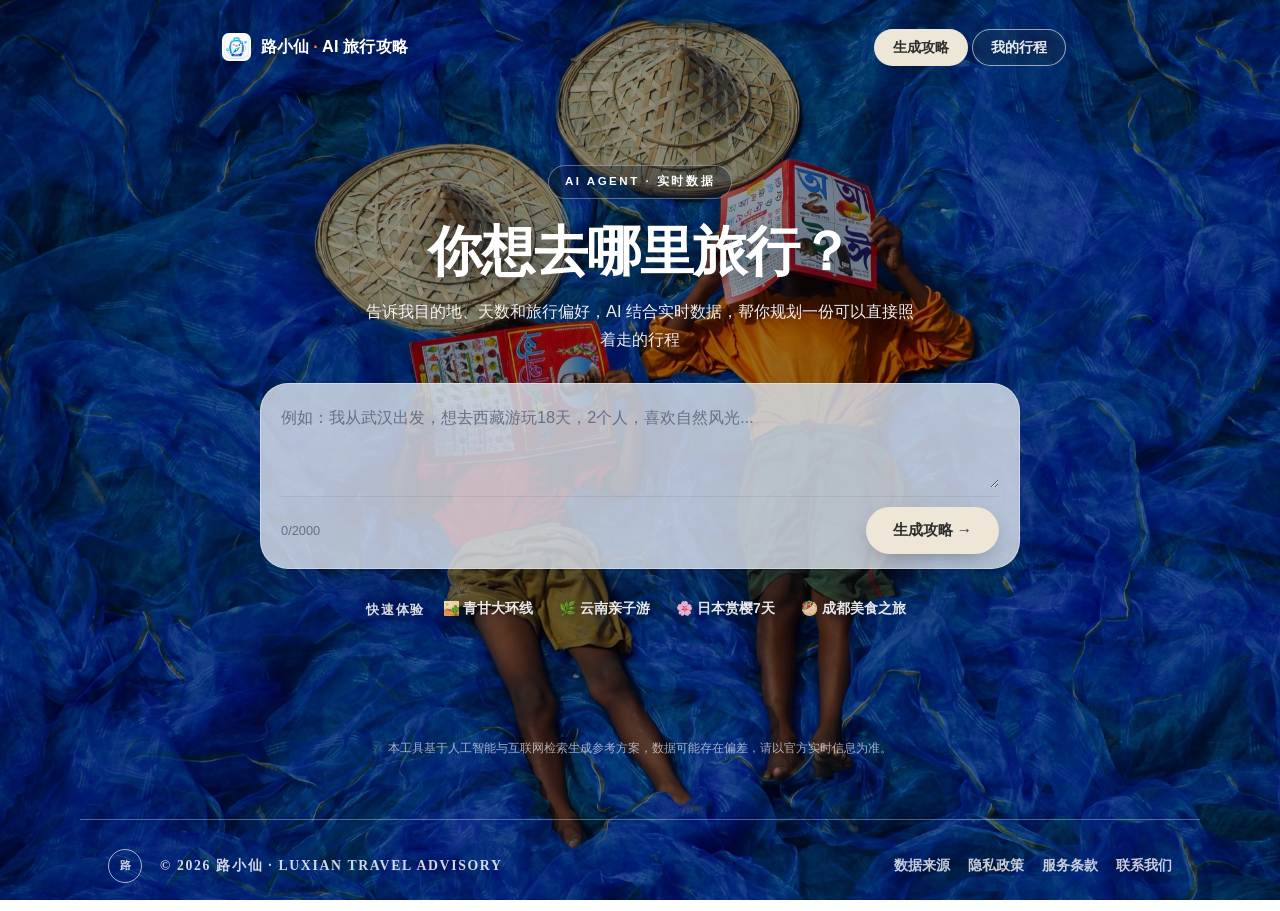
==== static/index.html @ 5973a8f4 "mobile: replace background with mbbg1" ====
<!DOCTYPE html>
<html lang="zh">
<head>
<meta charset="UTF-8">
<meta name="viewport" content="width=device-width, initial-scale=1.0, viewport-fit=cover">
<title>AI 旅行攻略生成器</title>
<link rel="stylesheet" href="/static/style.css?v=20260711-pcbg6-mbbg1">
</head>
<body>

<div class="bg-scene" aria-hidden="true"></div>

<!-- ====== 悬浮导航 ====== -->
<header class="app-header">
  <div class="header-inner">
    <div class="logo-area">
      <img class="logo-icon" src="/static/logo_good.png" alt="路小仙">
      <span class="app-title">路小仙<span class="title-dot">·</span>AI 旅行攻略</span>
    </div>
    <nav class="header-nav">
      <button class="nav-tab active" data-tab="generate">生成攻略</button>
      <button class="nav-tab" data-tab="trips">我的行程</button>
    </nav>
  </div>
</header>

<!-- ====== 主内容区 ====== -->
<main class="main-content">

  <!-- 初始状态：输入 -->
  <section class="input-section" id="input-section">
    <div class="input-container">
      <div class="input-header">
        <p class="eyebrow">AI AGENT · 实时数据</p>
        <h2>你想去哪里旅行？</h2>
        <p class="input-desc">告诉我目的地、天数和旅行偏好，AI 结合实时数据，帮你规划一份可以直接照着走的行程</p>
      </div>

      <div class="input-box">
        <textarea
          id="query-input"
          rows="3"
          placeholder="例如：我从武汉出发，想去西藏游玩18天，2个人，喜欢自然风光..."
          maxlength="2000"
        ></textarea>
        <div class="input-footer">
          <span class="char-count"><span id="char-count">0</span>/2000</span>
          <button class="btn btn-primary" id="btn-generate">生成攻略 &#x2192;</button>
        </div>
      </div>

      <div class="quick-tags">
        <span class="tag-label">快速体验</span>
        <button class="tag" data-query="我从西安出发，想游玩青甘大环线，12天，我喜欢自然景观和人文景观...">&#x1F3DC;&#xFE0F; 青甘大环线</button>
        <button class="tag" data-query="我从武汉出发，到云南玩8天，喜欢自然风光和亲子体验...">&#x1F33F; 云南亲子游</button>
        <button class="tag" data-query="我从武汉出发，到日本玩7天，喜欢樱花和美食...">&#x1F338; 日本赏樱7天</button>
        <button class="tag" data-query="我从武汉出发，到成都玩4天，喜欢美食和城市漫游...">&#x1F959; 成都美食之旅</button>
      </div>

    </div>
  </section>

  <!-- 生成中状态 -->
  <section class="generating-section" id="generating-section" style="display:none">
    <div class="panel">
      <div class="generating-header">
        <div class="pulse-dot"></div>
        <h3>AI 正在为您规划行程...</h3>
        <button class="btn btn-sm btn-ghost" id="btn-cancel">取消</button>
      </div>
      <div class="stream-output" id="stream-output"></div>
    </div>
  </section>

  <!-- 完成状态：攻略展示 -->
  <section class="result-section" id="result-section" style="display:none">
    <div class="result-toolbar">
      <div class="toolbar-left">
        <span class="result-badge">&#x2705; 攻略已生成</span>
        <span class="guide-id" id="guide-id-label"></span>
      </div>
      <div class="toolbar-right">
        <button class="btn btn-sm btn-ghost" id="btn-download-html">HTML</button>
        <button class="btn btn-sm btn-ghost" id="btn-download-pdf">PDF 下载</button>
        <button class="btn btn-sm btn-ghost" id="btn-download-docx">DOCX 下载</button>
        <button class="btn btn-sm btn-primary" id="btn-save-trip">&#x1F516; 保存行程</button>
        <button class="btn btn-sm btn-ghost" id="btn-regenerate">&#x21BB; 重新生成</button>
      </div>
    </div>
    <div class="guide-preview" id="guide-preview"></div>
  </section>

  <!-- 我的行程 -->
  <section class="trips-section" id="trips-section" style="display:none">
    <div class="panel">
      <div class="trips-header">
        <h2>我的行程</h2>
        <button class="btn btn-sm btn-ghost" id="btn-refresh-trips">&#x21BB; 刷新</button>
      </div>
      <div class="trips-list" id="trips-list">
        <p class="empty-hint">暂无保存的行程，生成攻略后可保存</p>
      </div>
    </div>
  </section>

</main>

<!-- ====== Toast 通知 ====== -->
<div class="toast-container" id="toast-container"></div>

<!-- ====== Footer ====== -->
<footer class="app-footer">
  <div class="footer-note">
    <p class="footer-copy">本工具基于人工智能与互联网检索生成参考方案，数据可能存在偏差，请以官方实时信息为准。</p>
  </div>
  <div class="footer-bottom">
    <div class="footer-brand">
      <span class="footer-mark">路</span>
      <span>© 2026 路小仙 · LUXIAN TRAVEL ADVISORY</span>
    </div>
    <nav class="footer-links" aria-label="页脚链接">
      <a href="/info#data-source">数据来源</a>
      <a href="/info#privacy">隐私政策</a>
      <a href="/info#terms">服务条款</a>
      <a href="/info#contact">联系我们</a>
    </nav>
  </div>
</footer>

<script src="/static/app.js?v=20260710"></script>
</body>
</html>
---- static/style.css ----
/* ============================================================
   AI 旅行攻略生成器 · 视觉重设计
   风格参考 markopolo.ai:大字号标题 / 药丸按钮 / 圆角卡片 / 悬浮导航
   叠加全屏风景摄影背景 + 玻璃拟态面板
   ============================================================ */

:root {
  --ink: #101828;
  --ink-2: #344054;
  --ink-3: #667085;
  --action: #eee6d6;
  --action-hover: #f7efe1;
  --accent: #ff7a45;          /* 日出橙,呼应背景 */
  --accent-deep: #f4511e;
  --glass: rgba(255, 255, 255, 0.72);
  --glass-strong: rgba(255, 255, 255, 0.88);
  --glass-border: rgba(255, 255, 255, 0.55);
  --shadow-lg: 0 24px 60px -18px rgba(16, 24, 40, 0.35);
  --shadow-sm: 0 8px 24px -10px rgba(16, 24, 40, 0.25);
  --radius-xl: 28px;
  --radius-lg: 20px;
  --radius-pill: 999px;
}

* { margin: 0; padding: 0; box-sizing: border-box; }

html, body { height: 100%; }

body {
  position: relative;
  font-family: -apple-system, BlinkMacSystemFont, 'PingFang SC', 'Microsoft YaHei', sans-serif;
  color: var(--ink);
  line-height: 1.7;
  min-height: 100vh;
  display: flex;
  flex-direction: column;
  -webkit-font-smoothing: antialiased;
}

/* ---------- 背景:全屏风景原图 ---------- */
.bg-scene {
  position: fixed;
  inset: 0;
  z-index: -2;
  background: url('/static/pcbg6-desktop.jpg') center 38% / cover no-repeat fixed;
  filter: brightness(0.65);
}

/* ---------- 悬浮药丸导航 ---------- */
.app-header {
  position: sticky;
  top: 16px;
  z-index: 100;
  padding: 0 20px;
}
.header-inner {
  max-width: 880px;
  margin: 0 auto;
  height: 62px;
  padding: 0 10px 0 22px;
  display: flex;
  align-items: center;
  justify-content: space-between;
  gap: 16px;
  background: transparent;
  border: none;
  border-radius: var(--radius-pill);
  box-shadow: none;
}
.logo-area {
  display: flex;
  align-items: center;
  gap: 10px;
  white-space: nowrap;
}
.logo-icon {
  width: auto;
  height: 1.8em;
  object-fit: contain;
  display: block;
  border-radius: 24%;
  overflow: hidden;
  box-shadow: 0 2px 10px rgba(16, 24, 40, 0.18);
}
.app-title {
  font-size: 1.02em;
  font-weight: 800;
  letter-spacing: 0.01em;
  color: #fff;
  text-shadow: 0 2px 10px rgba(16, 24, 40, 0.45);
}
.title-dot { margin: 0 4px; color: var(--accent); }

.header-nav {
  display: flex;
  gap: 4px;
  background: transparent;
  border-radius: var(--radius-pill);
  padding: 4px;
}
.nav-tab {
  border: 1px solid rgba(255, 255, 255, 0.58);
  background: rgba(31, 52, 68, 0.34);
  color: rgba(255, 255, 255, 0.9);
  font-size: 0.9em;
  font-weight: 600;
  padding: 8px 18px;
  border-radius: var(--radius-pill);
  cursor: pointer;
  transition: all 0.18s ease;
  font-family: inherit;
  white-space: nowrap;
  text-shadow: 0 1px 8px rgba(16, 24, 40, 0.35);
}
.nav-tab:hover {
  background: rgba(31, 52, 68, 0.48);
  color: #fff;
}
.nav-tab.active {
  background: var(--action);
  border-color: rgba(238, 230, 214, 0.9);
  color: #2f2f2f;
  text-shadow: none;
  box-shadow: 0 8px 18px -10px rgba(16, 24, 40, 0.55);
}

/* ---------- 主内容 ---------- */
.main-content {
  flex: 1;
  width: 100%;
  max-width: 1060px;
  margin: 0 auto;
  padding: 40px 24px 72px;
}

/* ---------- Hero / 输入区 ---------- */
.input-section {
  display: flex;
  justify-content: center;
  padding-top: 7vh;
}
.input-container {
  width: 100%;
  max-width: 760px;
  text-align: center;
}
.eyebrow {
  display: inline-block;
  font-size: 0.72em;
  font-weight: 700;
  letter-spacing: 0.22em;
  color: #fff;
  background: rgba(16, 24, 40, 0.35);
  border: 1px solid rgba(255, 255, 255, 0.35);
  border-radius: var(--radius-pill);
  padding: 6px 16px;
  margin-bottom: 20px;
}
.input-header h2 {
  font-size: clamp(2.2rem, 5.4vw, 3.4rem);
  font-weight: 900;
  letter-spacing: -0.02em;
  line-height: 1.2;
  color: #fff;
  text-shadow: 0 4px 28px rgba(16, 24, 40, 0.45);
  margin-bottom: 14px;
}
.input-desc {
  color: rgba(255, 255, 255, 0.92);
  text-shadow: 0 2px 14px rgba(16, 24, 40, 0.5);
  font-size: 1.02em;
  max-width: 560px;
  margin: 0 auto 30px;
}

/* 输入卡片 */
.input-box {
  background: rgba(214, 221, 232, 0.84);
  border: 1px solid rgba(238, 242, 247, 0.5);
  border-radius: var(--radius-xl);
  box-shadow: var(--shadow-lg);
  padding: 20px 20px 14px;
  text-align: left;
  transition: box-shadow 0.25s ease, transform 0.25s ease;
}
.input-box:focus-within {
  box-shadow: 0 28px 70px -16px rgba(16, 24, 40, 0.45);
  transform: translateY(-2px);
}
.input-box textarea {
  width: 100%;
  border: none;
  outline: none;
  background: transparent;
  resize: vertical;
  min-height: 84px;
  font-size: 1.02em;
  font-family: inherit;
  color: var(--ink);
  line-height: 1.7;
}
.input-box textarea::placeholder { color: var(--ink-3); }
.input-footer {
  display: flex;
  align-items: center;
  justify-content: space-between;
  padding-top: 10px;
  border-top: 1px solid rgba(16, 24, 40, 0.07);
}
.char-count { font-size: 0.8em; color: var(--ink-3); }

/* ---------- 按钮体系:药丸 ---------- */
.btn {
  display: inline-flex;
  align-items: center;
  gap: 7px;
  border: none;
  border-radius: var(--radius-pill);
  font-family: inherit;
  font-weight: 700;
  cursor: pointer;
  transition: all 0.18s ease;
  font-size: 0.95em;
  padding: 12px 26px;
}
.btn-primary {
  background: var(--action);
  color: #2f2f2f;
  border: 1px solid rgba(238, 230, 214, 0.9);
  box-shadow: 0 10px 24px -10px rgba(16, 24, 40, 0.42);
}
.btn-primary:hover {
  transform: translateY(-1px);
  background: var(--action-hover);
  box-shadow: 0 14px 30px -10px rgba(16, 24, 40, 0.48);
}
.btn-primary:active { transform: translateY(0); }
.btn-ghost {
  background: rgba(255, 255, 255, 0.75);
  color: var(--ink-2);
  border: 1px solid rgba(16, 24, 40, 0.12);
}
.btn-ghost:hover {
  background: #fff;
  color: var(--ink);
  transform: translateY(-1px);
}
.btn-sm { padding: 8px 16px; font-size: 0.84em; }
.btn[disabled] {
  opacity: 0.45;
  cursor: not-allowed;
  transform: none !important;
}

/* ---------- 快速标签 ---------- */
.quick-tags {
  display: flex;
  align-items: center;
  justify-content: center;
  flex-wrap: wrap;
  gap: 10px;
  margin-top: 26px;
}
.tag-label {
  font-size: 0.8em;
  font-weight: 700;
  letter-spacing: 0.12em;
  color: rgba(255, 255, 255, 0.85);
  text-shadow: 0 1px 8px rgba(16, 24, 40, 0.5);
}
.tag {
  background: transparent;
  border: none;
  border-radius: var(--radius-pill);
  padding: 5px 8px;
  font-size: 0.86em;
  font-weight: 800;
  color: rgba(255, 255, 255, 0.9);
  cursor: pointer;
  transition: all 0.18s ease;
  font-family: inherit;
  box-shadow: none;
  text-shadow: 0 2px 10px rgba(16, 24, 40, 0.58);
}
.tag:hover {
  background: transparent;
  color: #fff;
  transform: translateY(-1px);
  box-shadow: none;
}

/* ---------- 状态条 ---------- */
.status-bar {
  display: inline-flex;
  align-items: center;
  gap: 8px;
  margin-top: 30px;
  padding: 7px 16px;
  background: rgba(16, 24, 40, 0.35);
  border: 1px solid rgba(255, 255, 255, 0.28);
  border-radius: var(--radius-pill);
  font-size: 0.8em;
  color: rgba(255, 255, 255, 0.92);
}
.status-dot {
  width: 8px;
  height: 8px;
  border-radius: 50%;
  background: #98a2b3;
  flex-shrink: 0;
}
.status-dot.connected { background: #32d583; box-shadow: 0 0 10px rgba(50, 213, 131, 0.8); }
.status-dot.disconnected { background: var(--accent); box-shadow: 0 0 10px rgba(255, 122, 69, 0.8); }
.status-dot.error { background: #f97066; box-shadow: 0 0 10px rgba(249, 112, 102, 0.8); }

/* ---------- 通用玻璃面板 ---------- */
.panel {
  background: var(--glass-strong);
  border: 1px solid var(--glass-border);
  border-radius: var(--radius-xl);
  box-shadow: var(--shadow-lg);
  padding: 26px 28px;
}

/* ---------- 生成中 ---------- */
.generating-section { padding-top: 3vh; }
.generating-header {
  display: flex;
  align-items: center;
  gap: 12px;
  margin-bottom: 18px;
}
.generating-header h3 {
  flex: 1;
  font-size: 1.1em;
  font-weight: 800;
  color: var(--ink);
}
.pulse-dot {
  width: 12px;
  height: 12px;
  border-radius: 50%;
  background: var(--accent);
  animation: pulse 1.4s ease-in-out infinite;
}
@keyframes pulse {
  0%, 100% { box-shadow: 0 0 0 0 rgba(255, 122, 69, 0.55); }
  50% { box-shadow: 0 0 0 12px rgba(255, 122, 69, 0); }
}
.stream-output {
  background: rgba(16, 24, 40, 0.92);
  color: #d7e3f4;
  border-radius: var(--radius-lg);
  padding: 20px 22px;
  min-height: 300px;
  max-height: 56vh;
  overflow-y: auto;
  font-family: 'SF Mono', 'Fira Code', Consolas, monospace;
  font-size: 0.82em;
  line-height: 1.75;
  white-space: pre-wrap;
  word-break: break-word;
}

/* ---------- 结果页 ---------- */
.result-section { padding-top: 1vh; }
.result-toolbar {
  display: flex;
  align-items: center;
  justify-content: space-between;
  flex-wrap: wrap;
  gap: 12px;
  background: var(--glass);
  border: 1px solid var(--glass-border);
  border-radius: var(--radius-pill);
  box-shadow: var(--shadow-sm);
  padding: 10px 12px 10px 20px;
  margin-bottom: 18px;
  position: sticky;
  top: 88px;
  z-index: 50;
}
.toolbar-left {
  display: flex;
  align-items: center;
  gap: 12px;
}
.result-badge {
  font-size: 0.88em;
  font-weight: 700;
  color: var(--ink);
}
.guide-id { font-size: 0.76em; color: var(--ink-3); }
.toolbar-right {
  display: flex;
  gap: 8px;
  flex-wrap: wrap;
}
.guide-preview {
  background: #fff;
  border: 1px solid var(--glass-border);
  border-radius: var(--radius-xl);
  box-shadow: var(--shadow-lg);
  overflow: hidden;
}
.guide-preview iframe { display: block; }

/* ---------- 我的行程 ---------- */
.trips-section { padding-top: 3vh; }
.trips-header {
  display: flex;
  align-items: center;
  justify-content: space-between;
  margin-bottom: 18px;
}
.trips-header h2 {
  font-size: 1.3em;
  font-weight: 900;
  letter-spacing: -0.01em;
  color: var(--ink);
}
.trips-list {
  display: grid;
  grid-template-columns: repeat(auto-fill, minmax(280px, 1fr));
  gap: 14px;
}
.trip-card {
  background: #fff;
  border: 1px solid rgba(16, 24, 40, 0.08);
  border-radius: var(--radius-lg);
  padding: 18px 20px;
  box-shadow: var(--shadow-sm);
  transition: all 0.18s ease;
}
.trip-card:hover {
  transform: translateY(-2px);
  box-shadow: 0 16px 36px -12px rgba(16, 24, 40, 0.3);
}
.trip-card-header {
  display: flex;
  align-items: baseline;
  justify-content: space-between;
  gap: 10px;
  margin-bottom: 8px;
}
.trip-card-header strong {
  font-size: 0.98em;
  color: var(--ink);
  overflow: hidden;
  text-overflow: ellipsis;
  white-space: nowrap;
}
.trip-date { font-size: 0.74em; color: var(--ink-3); white-space: nowrap; }
.trip-card-meta {
  display: flex;
  gap: 8px;
  flex-wrap: wrap;
  margin-bottom: 14px;
}
.trip-card-meta span {
  font-size: 0.76em;
  font-weight: 600;
  color: var(--accent-deep);
  background: rgba(255, 122, 69, 0.1);
  border: 1px solid rgba(255, 122, 69, 0.22);
  border-radius: var(--radius-pill);
  padding: 2px 10px;
}
.trip-card-actions {
  display: flex;
  gap: 8px;
}
.empty-hint {
  grid-column: 1 / -1;
  text-align: center;
  color: var(--ink-3);
  font-size: 0.9em;
  padding: 36px 0;
}

/* ---------- 信息说明页 ---------- */
.info-page {
  min-height: 100vh;
}
.logo-link {
  color: inherit;
  text-decoration: none;
}
.info-main {
  max-width: 920px;
  padding-top: 54px;
}
.info-hero {
  color: var(--ink);
  text-align: center;
  margin-bottom: 18px;
}
.info-hero .eyebrow {
  margin-bottom: 16px;
}
.info-hero h1 {
  color: var(--ink);
  font-size: clamp(2rem, 4.6vw, 3rem);
  font-weight: 900;
  letter-spacing: -0.02em;
  line-height: 1.2;
  margin-bottom: 12px;
}
.info-hero p {
  max-width: 680px;
  margin: 0 auto;
  color: var(--ink-2);
}
.info-anchor-nav {
  display: flex;
  justify-content: center;
  flex-wrap: wrap;
  gap: 10px;
  margin: 18px 0 24px;
}
.info-anchor-nav a {
  color: var(--ink);
  background: rgba(255, 255, 255, 0.72);
  border: 1px solid var(--glass-border);
  border-radius: var(--radius-pill);
  padding: 8px 18px;
  text-decoration: none;
  font-size: 0.88em;
  font-weight: 800;
  box-shadow: var(--shadow-sm);
}
.info-anchor-nav a:hover {
  background: #fff;
  transform: translateY(-1px);
}
.info-section {
  scroll-margin-top: 96px;
  margin-bottom: 18px;
}
.info-section h2 {
  color: var(--ink);
  font-size: 1.26em;
  font-weight: 900;
  margin-bottom: 12px;
  padding-left: 12px;
  border-left: 4px solid var(--accent);
}
.info-section p {
  color: var(--ink-2);
  font-size: 0.98em;
  line-height: 1.9;
  margin: 10px 0;
}
.contact-email {
  color: var(--accent-deep);
  font-size: 1.08em;
  font-weight: 900;
  text-decoration: none;
}
.contact-email:hover {
  text-decoration: underline;
}

/* ---------- Toast ---------- */
.toast-container {
  position: fixed;
  top: 88px;
  right: 24px;
  z-index: 999;
  display: flex;
  flex-direction: column;
  gap: 10px;
}
.toast {
  background: rgba(16, 24, 40, 0.92);
  color: #fff;
  padding: 12px 20px;
  border-radius: 14px;
  font-size: 0.88em;
  font-weight: 600;
  box-shadow: var(--shadow-lg);
  border-left: 3px solid #98a2b3;
  max-width: 340px;
}
.toast.success { border-left-color: #32d583; }
.toast.error { border-left-color: #f97066; }
.toast.info { border-left-color: #7cd4fd; }

/* ---------- Footer ---------- */
.app-footer {
  width: 100%;
  margin-top: auto;
  color: rgba(255, 255, 255, 0.82);
  background: transparent;
  box-shadow: none;
}
.footer-note {
  max-width: 920px;
  margin: 0 auto;
  padding: 42px 24px 58px;
  text-align: center;
}
.footer-kicker {
  font-family: Georgia, 'Times New Roman', serif;
  font-size: 0.86em;
  font-weight: 700;
  letter-spacing: 0.22em;
  color: rgba(255, 255, 255, 0.92);
  margin-bottom: 18px;
}
.footer-copy {
  max-width: 760px;
  margin: 0 auto;
  font-size: 0.78em;
  line-height: 1.9;
  color: rgba(255, 255, 255, 0.64);
}
.footer-bottom {
  border-top: 1px solid rgba(255, 255, 255, 0.32);
  max-width: 1120px;
  min-height: 92px;
  margin: 0 auto;
  padding: 0 28px;
  display: flex;
  align-items: center;
  justify-content: space-between;
  gap: 24px;
}
.footer-brand,
.footer-links {
  display: flex;
  align-items: center;
  gap: 18px;
}
.footer-brand {
  font-family: Georgia, 'Times New Roman', serif;
  font-size: 0.86em;
  font-weight: 700;
  letter-spacing: 0.12em;
  white-space: nowrap;
}
.footer-mark {
  width: 34px;
  height: 34px;
  display: inline-flex;
  align-items: center;
  justify-content: center;
  border: 1px solid rgba(255, 255, 255, 0.65);
  border-radius: 50%;
  font-family: -apple-system, BlinkMacSystemFont, 'PingFang SC', 'Microsoft YaHei', sans-serif;
  font-size: 0.8em;
  letter-spacing: 0;
}
.footer-links {
  flex-wrap: wrap;
  justify-content: flex-end;
}
.footer-links a {
  color: rgba(255, 255, 255, 0.78);
  text-decoration: none;
  font-size: 0.88em;
  font-weight: 700;
  white-space: nowrap;
}
.footer-links a:hover {
  color: #fff;
}

/* ============================================================
   响应式 · 手机端重设计（≤640px）
   目标：统一按钮宽度、放大点按热区、结构更清晰，桌面端不受影响
   ============================================================ */
@media (max-width: 640px) {
  .bg-scene {
    background: url('/static/mbbg1-mobile.jpg') center center / cover no-repeat scroll;
    filter: none;
  }

  /* ---- 悬浮导航：贴合刘海屏，品牌与页签各自呼吸 ---- */
  .app-header {
    padding: 0 12px;
    top: calc(env(safe-area-inset-top, 0px) + 8px);
  }
  .header-inner { height: 54px; padding: 0 6px 0 14px; gap: 8px; }
  .app-title { font-size: 0.82em; }
  .logo-icon { width: auto; height: 1.4em; }
  .header-nav { padding: 3px; gap: 2px; }
  .nav-tab { padding: 8px 13px; font-size: 0.8em; min-height: 38px; }

  .main-content {
    padding: 26px 16px calc(48px + env(safe-area-inset-bottom, 0px));
  }

  /* ---- Hero / 输入区 ---- */
  .input-section { padding-top: 2vh; }
  .input-header h2 { font-size: 2rem; }
  .input-desc { font-size: 0.96em; margin-bottom: 24px; }
  .input-box { padding: 18px 16px 16px; }
  .input-box textarea { min-height: 96px; font-size: 1.05em; }

  /* 生成按钮改为整行大按钮，字数统计移到上方，单手更好点 */
  .input-footer {
    flex-direction: column;
    align-items: stretch;
    gap: 12px;
  }
  .char-count { align-self: flex-start; }
  .input-box .btn-primary {
    width: 100%;
    justify-content: center;
    padding: 15px 24px;
    font-size: 1.02em;
  }

  /* ---- 快速体验：手机端两列文字按钮 ---- */
  .quick-tags {
    display: grid;
    grid-template-columns: 1fr 1fr;
    gap: 10px 12px;
    margin-top: 22px;
  }
  .tag-label {
    grid-column: 1 / -1;
    text-align: center;
    margin-bottom: 2px;
  }
  .tag {
    display: flex;
    align-items: center;
    justify-content: center;
    gap: 6px;
    width: 100%;
    min-height: 34px;
    padding: 4px 2px;
    font-size: 0.82em;
  }

  .panel { padding: 20px 16px; }

  /* ---- 生成中 ---- */
  .generating-header h3 { font-size: 1.02em; }
  .stream-output { padding: 16px 16px; max-height: 60vh; }

  /* ---- 结果页工具栏：徽章一行 + 按钮网格，宽度统一好点按 ---- */
  .result-section { padding-top: 0; }
  .result-toolbar {
    position: static;
    flex-direction: column;
    align-items: stretch;
    gap: 12px;
    border-radius: var(--radius-lg);
    padding: 14px;
  }
  .toolbar-left { width: 100%; justify-content: space-between; }
  .toolbar-right {
    display: grid;
    grid-template-columns: repeat(6, 1fr);
    gap: 8px;
    width: 100%;
  }
  /* HTML / PDF / DOCX 三个下载键各占 1/3 */
  .toolbar-right .btn:nth-child(1),
  .toolbar-right .btn:nth-child(2),
  .toolbar-right .btn:nth-child(3) { grid-column: span 2; }
  /* 保存行程 / 重新生成 各占 1/2 */
  .toolbar-right .btn:nth-child(4),
  .toolbar-right .btn:nth-child(5) { grid-column: span 3; }
  .toolbar-right .btn {
    width: 100%;
    justify-content: center;
    min-height: 46px;
    padding: 10px 8px;
  }
  .guide-preview { border-radius: var(--radius-lg); }

  /* ---- 我的行程：标题整行显示，操作键等宽 ---- */
  .trips-header h2 { font-size: 1.2em; }
  .trip-card { padding: 16px 16px; }
  .trip-card-header {
    flex-direction: column;
    align-items: flex-start;
    gap: 3px;
  }
  .trip-card-header strong { white-space: normal; }
  .trip-card-actions {
    display: grid;
    grid-template-columns: 1fr 1fr;
    gap: 8px;
  }
  .trip-card-actions .btn {
    width: 100%;
    justify-content: center;
    min-height: 44px;
  }

  /* ---- 通用：手机端按钮统一最小热区 ---- */
  .btn-sm { min-height: 44px; }

  /* ---- 信息说明页 ---- */
  .info-main { padding-top: 28px; }
  .info-anchor-nav { justify-content: flex-start; }
  .info-section h2 { font-size: 1.16em; }

  /* ---- Toast：贴两边，整行更醒目 ---- */
  .toast-container {
    right: 12px;
    left: 12px;
    top: calc(env(safe-area-inset-top, 0px) + 74px);
  }
  .toast { max-width: none; }

  /* ---- Footer：手机端整体居中 ---- */
  .footer-note { padding: 34px 18px 42px; }
  .footer-bottom {
    min-height: 124px;
    padding: 22px 18px;
    align-items: center;
    flex-direction: column;
    text-align: center;
  }
  .footer-brand {
    font-size: 0.72em;
    white-space: normal;
    justify-content: center;
  }
  .footer-links {
    justify-content: center;
    gap: 12px 16px;
  }
}
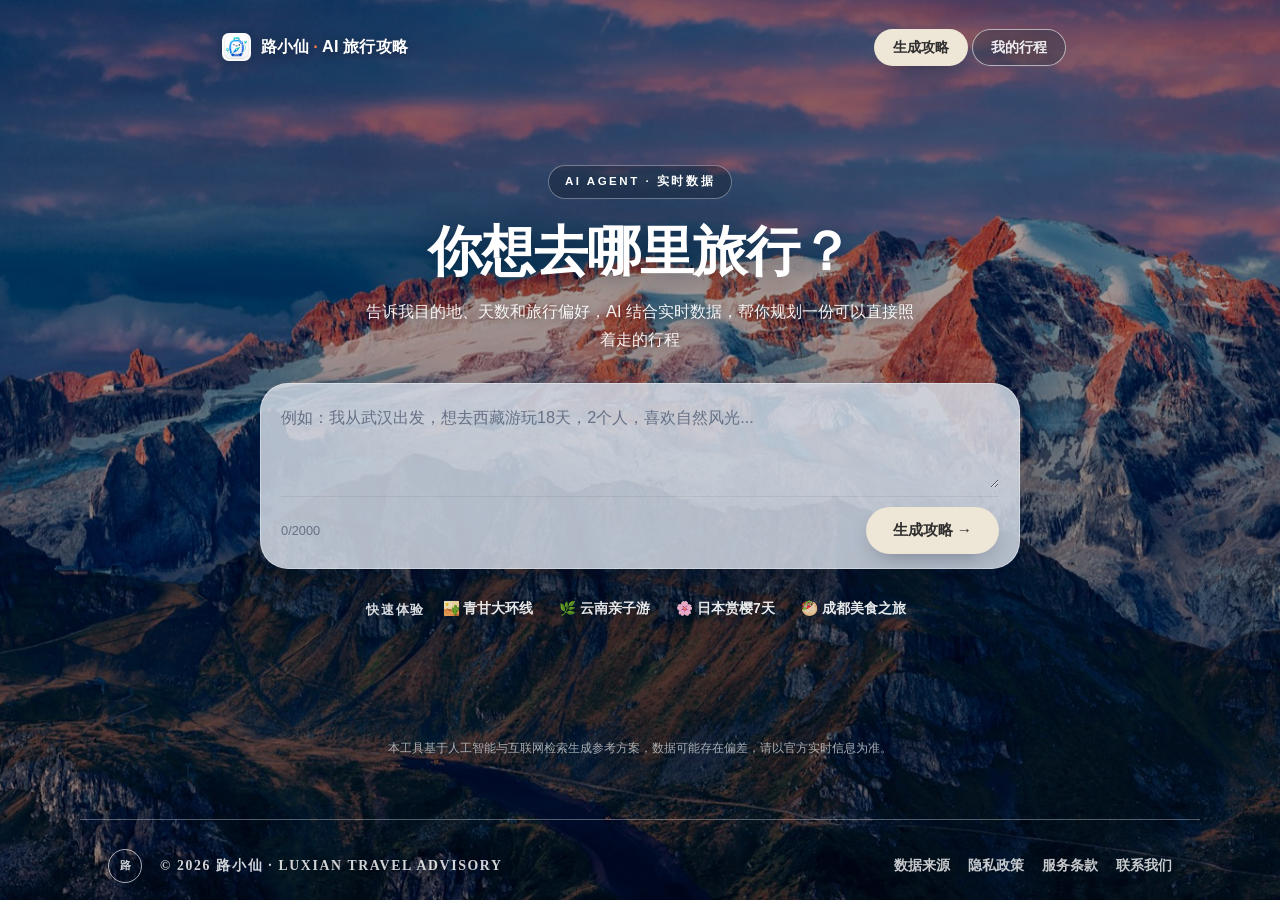
==== commit b0c08fde: "feat: improve report concurrency and backgrounds" ====
--- a/static/index.html
+++ b/static/index.html
@@ -4,7 +4,7 @@
 <meta charset="UTF-8">
 <meta name="viewport" content="width=device-width, initial-scale=1.0, viewport-fit=cover">
 <title>AI 旅行攻略生成器</title>
-<link rel="stylesheet" href="/static/style.css?v=20260711-pcbg6-mbbg1">
+<link rel="stylesheet" href="/static/style.css?v=20260711-random-bg">
 </head>
 <body>
 
@@ -65,7 +65,10 @@
     <div class="panel">
       <div class="generating-header">
         <div class="pulse-dot"></div>
-        <h3>AI 正在为您规划行程...</h3>
+        <div class="generating-title">
+          <h3>AI 正在为您规划行程...</h3>
+          <span class="generating-note">生成报告将耗时2分钟左右</span>
+        </div>
         <button class="btn btn-sm btn-ghost" id="btn-cancel">取消</button>
       </div>
       <div class="stream-output" id="stream-output"></div>
@@ -127,6 +130,7 @@
   </div>
 </footer>
 
-<script src="/static/app.js?v=20260710"></script>
+<script src="/static/background.js?v=20260711-random-bg"></script>
+<script src="/static/app.js?v=20260711-concurrency"></script>
 </body>
 </html>
--- a/static/style.css
+++ b/static/style.css
@@ -45,6 +45,9 @@
   background: url('/static/pcbg6-desktop.jpg') center 38% / cover no-repeat fixed;
   filter: brightness(0.65);
 }
+.bg-scene.bg-pc-macbook {
+  background-image: url('/static/macbook-bg-desktop.jpg');
+}
 
 /* ---------- 悬浮药丸导航 ---------- */
 .app-header {
@@ -330,11 +333,23 @@
   gap: 12px;
   margin-bottom: 18px;
 }
+.generating-title {
+  flex: 1;
+  display: flex;
+  align-items: center;
+  gap: 12px;
+  min-width: 0;
+}
 .generating-header h3 {
-  flex: 1;
   font-size: 1.1em;
   font-weight: 800;
   color: var(--ink);
+}
+.generating-note {
+  color: #d92d20;
+  font-size: 0.88em;
+  font-weight: 900;
+  white-space: nowrap;
 }
 .pulse-dot {
   width: 12px;
@@ -348,9 +363,11 @@
   50% { box-shadow: 0 0 0 12px rgba(255, 122, 69, 0); }
 }
 .stream-output {
-  background: rgba(16, 24, 40, 0.92);
-  color: #d7e3f4;
+  background: rgba(238, 244, 251, 0.74);
+  color: #233044;
+  border: 1px solid rgba(255, 255, 255, 0.58);
   border-radius: var(--radius-lg);
+  box-shadow: inset 0 1px 0 rgba(255, 255, 255, 0.6);
   padding: 20px 22px;
   min-height: 300px;
   max-height: 56vh;
@@ -738,7 +755,17 @@
   .panel { padding: 20px 16px; }
 
   /* ---- 生成中 ---- */
+  .generating-header {
+    flex-wrap: wrap;
+  }
+  .generating-title {
+    flex-wrap: wrap;
+    gap: 4px 10px;
+  }
   .generating-header h3 { font-size: 1.02em; }
+  .generating-note {
+    font-size: 0.84em;
+  }
   .stream-output { padding: 16px 16px; max-height: 60vh; }
 
   /* ---- 结果页工具栏：徽章一行 + 按钮网格，宽度统一好点按 ---- */
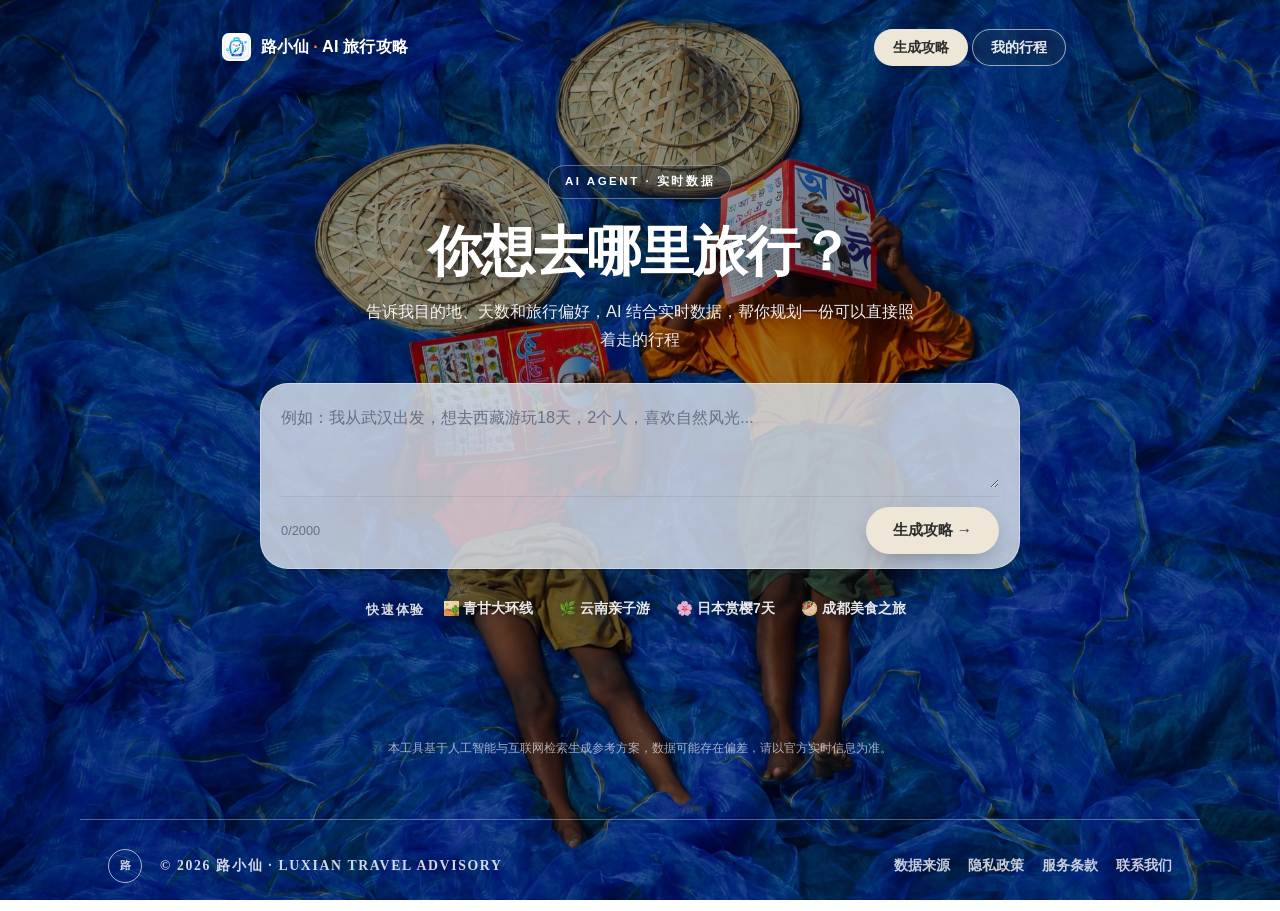
==== commit 12b70fb1: "Fix mobile result header layout" ====
--- a/static/index.html
+++ b/static/index.html
@@ -4,7 +4,7 @@
 <meta charset="UTF-8">
 <meta name="viewport" content="width=device-width, initial-scale=1.0, viewport-fit=cover">
 <title>AI 旅行攻略生成器</title>
-<link rel="stylesheet" href="/static/style.css?v=20260711-random-bg">
+<link rel="stylesheet" href="/static/style.css?v=20260712-mobile-result-header">
 </head>
 <body>
 
@@ -130,7 +130,7 @@
   </div>
 </footer>
 
-<script src="/static/background.js?v=20260711-random-bg"></script>
+<script src="/static/background.js?v=20260712-mobile-random-bg"></script>
 <script src="/static/app.js?v=20260711-concurrency"></script>
 </body>
 </html>
--- a/static/style.css
+++ b/static/style.css
@@ -692,6 +692,9 @@
     background: url('/static/mbbg1-mobile.jpg') center center / cover no-repeat scroll;
     filter: none;
   }
+  .bg-scene.bg-mobile-alt {
+    background-image: url('/static/mbbg2-mobile.jpg');
+  }
 
   /* ---- 悬浮导航：贴合刘海屏，品牌与页签各自呼吸 ---- */
   .app-header {
@@ -778,7 +781,20 @@
     border-radius: var(--radius-lg);
     padding: 14px;
   }
-  .toolbar-left { width: 100%; justify-content: space-between; }
+  .toolbar-left {
+    width: 100%;
+    flex-direction: column;
+    align-items: flex-start;
+    justify-content: flex-start;
+    gap: 4px;
+  }
+  .result-badge { white-space: nowrap; }
+  .guide-id {
+    display: block;
+    width: 100%;
+    line-height: 1.5;
+    overflow-wrap: anywhere;
+  }
   .toolbar-right {
     display: grid;
     grid-template-columns: repeat(6, 1fr);
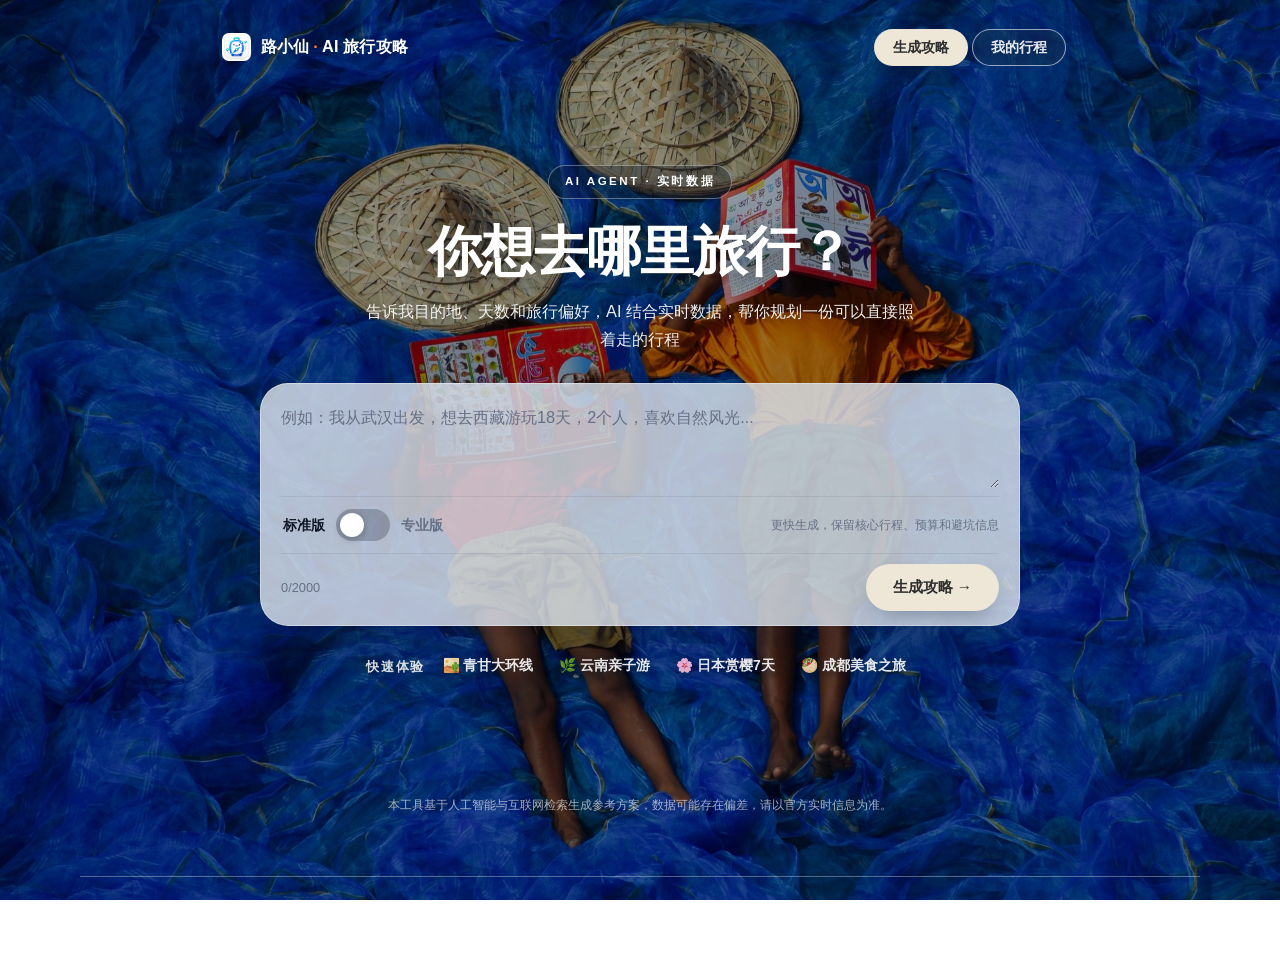
==== commit 9e4bb9a0: "feat: add generation modes and resilient reports" ====
--- a/static/index.html
+++ b/static/index.html
@@ -4,7 +4,7 @@
 <meta charset="UTF-8">
 <meta name="viewport" content="width=device-width, initial-scale=1.0, viewport-fit=cover">
 <title>AI 旅行攻略生成器</title>
-<link rel="stylesheet" href="/static/style.css?v=20260712-mobile-result-header">
+<link rel="stylesheet" href="/static/style.css?v=20260801-generation-recovery-mobile-result-header">
 </head>
 <body>
 
@@ -43,11 +43,27 @@
           placeholder="例如：我从武汉出发，想去西藏游玩18天，2个人，喜欢自然风光..."
           maxlength="2000"
         ></textarea>
+        <div class="generation-mode-selector" aria-label="攻略生成模式">
+          <div class="mode-choice-row">
+            <button type="button" class="mode-option active" data-generation-mode="standard">标准版</button>
+            <button
+              type="button"
+              class="mode-switch"
+              id="generation-mode-switch"
+              role="switch"
+              aria-checked="false"
+              aria-label="切换为专业版"
+            ><span class="mode-switch-knob" aria-hidden="true"></span></button>
+            <button type="button" class="mode-option" data-generation-mode="professional">专业版</button>
+          </div>
+          <p class="mode-description" id="mode-description">更快生成，保留核心行程、预算和避坑信息</p>
+        </div>
         <div class="input-footer">
           <span class="char-count"><span id="char-count">0</span>/2000</span>
           <button class="btn btn-primary" id="btn-generate">生成攻略 &#x2192;</button>
         </div>
       </div>
+      <p class="generation-error" id="generation-error" role="alert" style="display:none"></p>
 
       <div class="quick-tags">
         <span class="tag-label">快速体验</span>
@@ -67,7 +83,7 @@
         <div class="pulse-dot"></div>
         <div class="generating-title">
           <h3>AI 正在为您规划行程...</h3>
-          <span class="generating-note">生成报告将耗时2分钟左右</span>
+          <span class="generating-note" id="generating-note">标准版通常可更快生成</span>
         </div>
         <button class="btn btn-sm btn-ghost" id="btn-cancel">取消</button>
       </div>
@@ -131,6 +147,6 @@
 </footer>
 
 <script src="/static/background.js?v=20260712-mobile-random-bg"></script>
-<script src="/static/app.js?v=20260711-concurrency"></script>
+<script src="/static/app.js?v=20260801-report-duration-save-generation-recovery"></script>
 </body>
 </html>
--- a/static/style.css
+++ b/static/style.css
@@ -203,6 +203,67 @@
   line-height: 1.7;
 }
 .input-box textarea::placeholder { color: var(--ink-3); }
+.generation-mode-selector {
+  display: flex;
+  align-items: center;
+  justify-content: space-between;
+  gap: 16px;
+  padding: 12px 0;
+  border-top: 1px solid rgba(16, 24, 40, 0.07);
+}
+.mode-choice-row {
+  display: inline-flex;
+  align-items: center;
+  gap: 9px;
+  flex: 0 0 auto;
+}
+.mode-option {
+  border: 0;
+  background: transparent;
+  color: var(--ink-3);
+  padding: 4px 2px;
+  font: inherit;
+  font-size: 0.86em;
+  font-weight: 700;
+  cursor: pointer;
+  transition: color 0.18s ease;
+}
+.mode-option.active { color: var(--ink); }
+.mode-option:disabled { cursor: not-allowed; opacity: 0.55; }
+.mode-switch {
+  position: relative;
+  width: 54px;
+  height: 32px;
+  flex: 0 0 auto;
+  padding: 0;
+  border: 0;
+  border-radius: 999px;
+  background: rgba(16, 24, 40, 0.24);
+  cursor: pointer;
+  transition: background 0.2s ease, box-shadow 0.2s ease;
+}
+.mode-switch:hover { box-shadow: 0 0 0 4px rgba(38, 144, 255, 0.12); }
+.mode-switch.professional { background: #2690ff; }
+.mode-switch:disabled { cursor: not-allowed; opacity: 0.6; box-shadow: none; }
+.mode-switch-knob {
+  position: absolute;
+  top: 4px;
+  left: 4px;
+  width: 24px;
+  height: 24px;
+  border-radius: 50%;
+  background: #fff;
+  box-shadow: 0 2px 7px rgba(16, 24, 40, 0.28);
+  transition: transform 0.2s ease;
+}
+.mode-switch.professional .mode-switch-knob { transform: translateX(22px); }
+.mode-description {
+  margin: 0;
+  color: var(--ink-3);
+  font-size: 0.78em;
+  line-height: 1.4;
+  text-align: right;
+}
 .input-footer {
   display: flex;
   align-items: center;
@@ -327,6 +388,19 @@
 
 /* ---------- 生成中 ---------- */
 .generating-section { padding-top: 3vh; }
+
+.generation-error {
+  width: min(820px, 100%);
+  margin: 14px auto 0;
+  padding: 12px 16px;
+  border: 1px solid rgba(220, 38, 38, 0.28);
+  border-left: 4px solid #dc2626;
+  border-radius: 10px;
+  background: rgba(254, 242, 242, 0.96);
+  color: #991b1b;
+  font-size: 0.92rem;
+  line-height: 1.55;
+}
 .generating-header {
   display: flex;
   align-items: center;
@@ -717,6 +791,15 @@
   .input-desc { font-size: 0.96em; margin-bottom: 24px; }
   .input-box { padding: 18px 16px 16px; }
   .input-box textarea { min-height: 96px; font-size: 1.05em; }
+  .generation-mode-selector {
+    align-items: flex-start;
+    flex-direction: column;
+    gap: 7px;
+    padding: 12px 0 14px;
+  }
+  .mode-choice-row { width: 100%; justify-content: center; }
+  .mode-option { min-height: 36px; padding: 7px 5px; }
+  .mode-description { width: 100%; text-align: center; }
 
   /* 生成按钮改为整行大按钮，字数统计移到上方，单手更好点 */
   .input-footer {
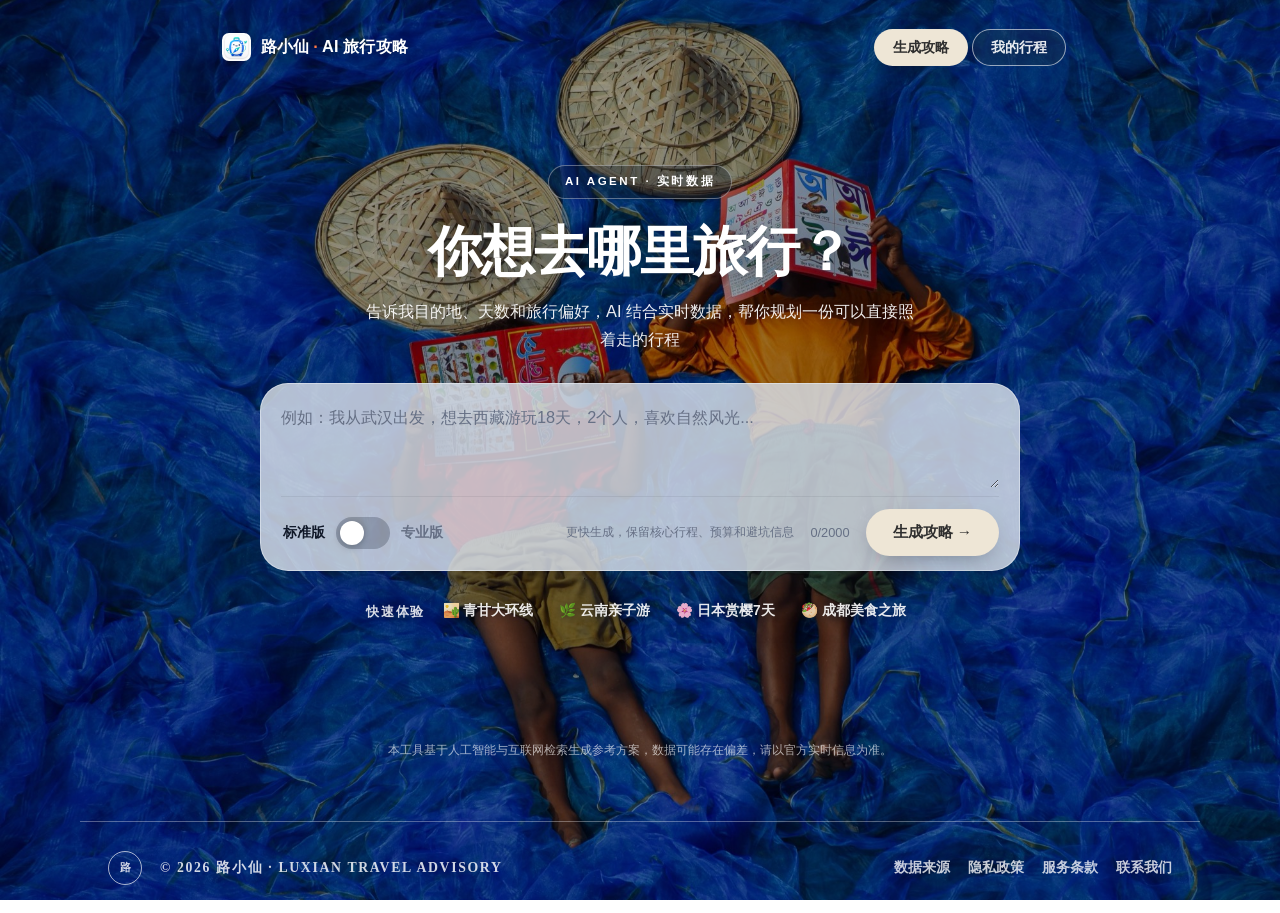
==== commit e2618e1b: "ui: merge generation controls into one row" ====
--- a/static/index.html
+++ b/static/index.html
@@ -57,8 +57,6 @@
             <button type="button" class="mode-option" data-generation-mode="professional">专业版</button>
           </div>
           <p class="mode-description" id="mode-description">更快生成，保留核心行程、预算和避坑信息</p>
-        </div>
-        <div class="input-footer">
           <span class="char-count"><span id="char-count">0</span>/2000</span>
           <button class="btn btn-primary" id="btn-generate">生成攻略 &#x2192;</button>
         </div>
--- a/static/style.css
+++ b/static/style.css
@@ -206,9 +206,9 @@
 .generation-mode-selector {
   display: flex;
   align-items: center;
-  justify-content: space-between;
+  justify-content: flex-start;
   gap: 16px;
-  padding: 12px 0;
+  padding: 12px 0 0;
   border-top: 1px solid rgba(16, 24, 40, 0.07);
 }
 .mode-choice-row {
@@ -258,20 +258,24 @@
 }
 .mode-switch.professional .mode-switch-knob { transform: translateX(22px); }
 .mode-description {
-  margin: 0;
+  flex: 1 1 auto;
+  min-width: 0;
+  margin: 0 0 0 auto;
   color: var(--ink-3);
   font-size: 0.78em;
   line-height: 1.4;
   text-align: right;
-}
-.input-footer {
-  display: flex;
-  align-items: center;
-  justify-content: space-between;
-  padding-top: 10px;
-  border-top: 1px solid rgba(16, 24, 40, 0.07);
-}
-.char-count { font-size: 0.8em; color: var(--ink-3); }
+  white-space: nowrap;
+  overflow: hidden;
+  text-overflow: ellipsis;
+}
+.char-count {
+  flex: 0 0 auto;
+  font-size: 0.8em;
+  color: var(--ink-3);
+  white-space: nowrap;
+}
+.generation-mode-selector > .btn-primary { flex: 0 0 auto; }
 
 /* ---------- 按钮体系:药丸 ---------- */
 .btn {
@@ -799,14 +803,15 @@
   }
   .mode-choice-row { width: 100%; justify-content: center; }
   .mode-option { min-height: 36px; padding: 7px 5px; }
-  .mode-description { width: 100%; text-align: center; }
+  .mode-description {
+    width: 100%;
+    margin-left: 0;
+    text-align: center;
+    white-space: normal;
+    overflow: visible;
+  }
 
   /* 生成按钮改为整行大按钮，字数统计移到上方，单手更好点 */
-  .input-footer {
-    flex-direction: column;
-    align-items: stretch;
-    gap: 12px;
-  }
   .char-count { align-self: flex-start; }
   .input-box .btn-primary {
     width: 100%;
